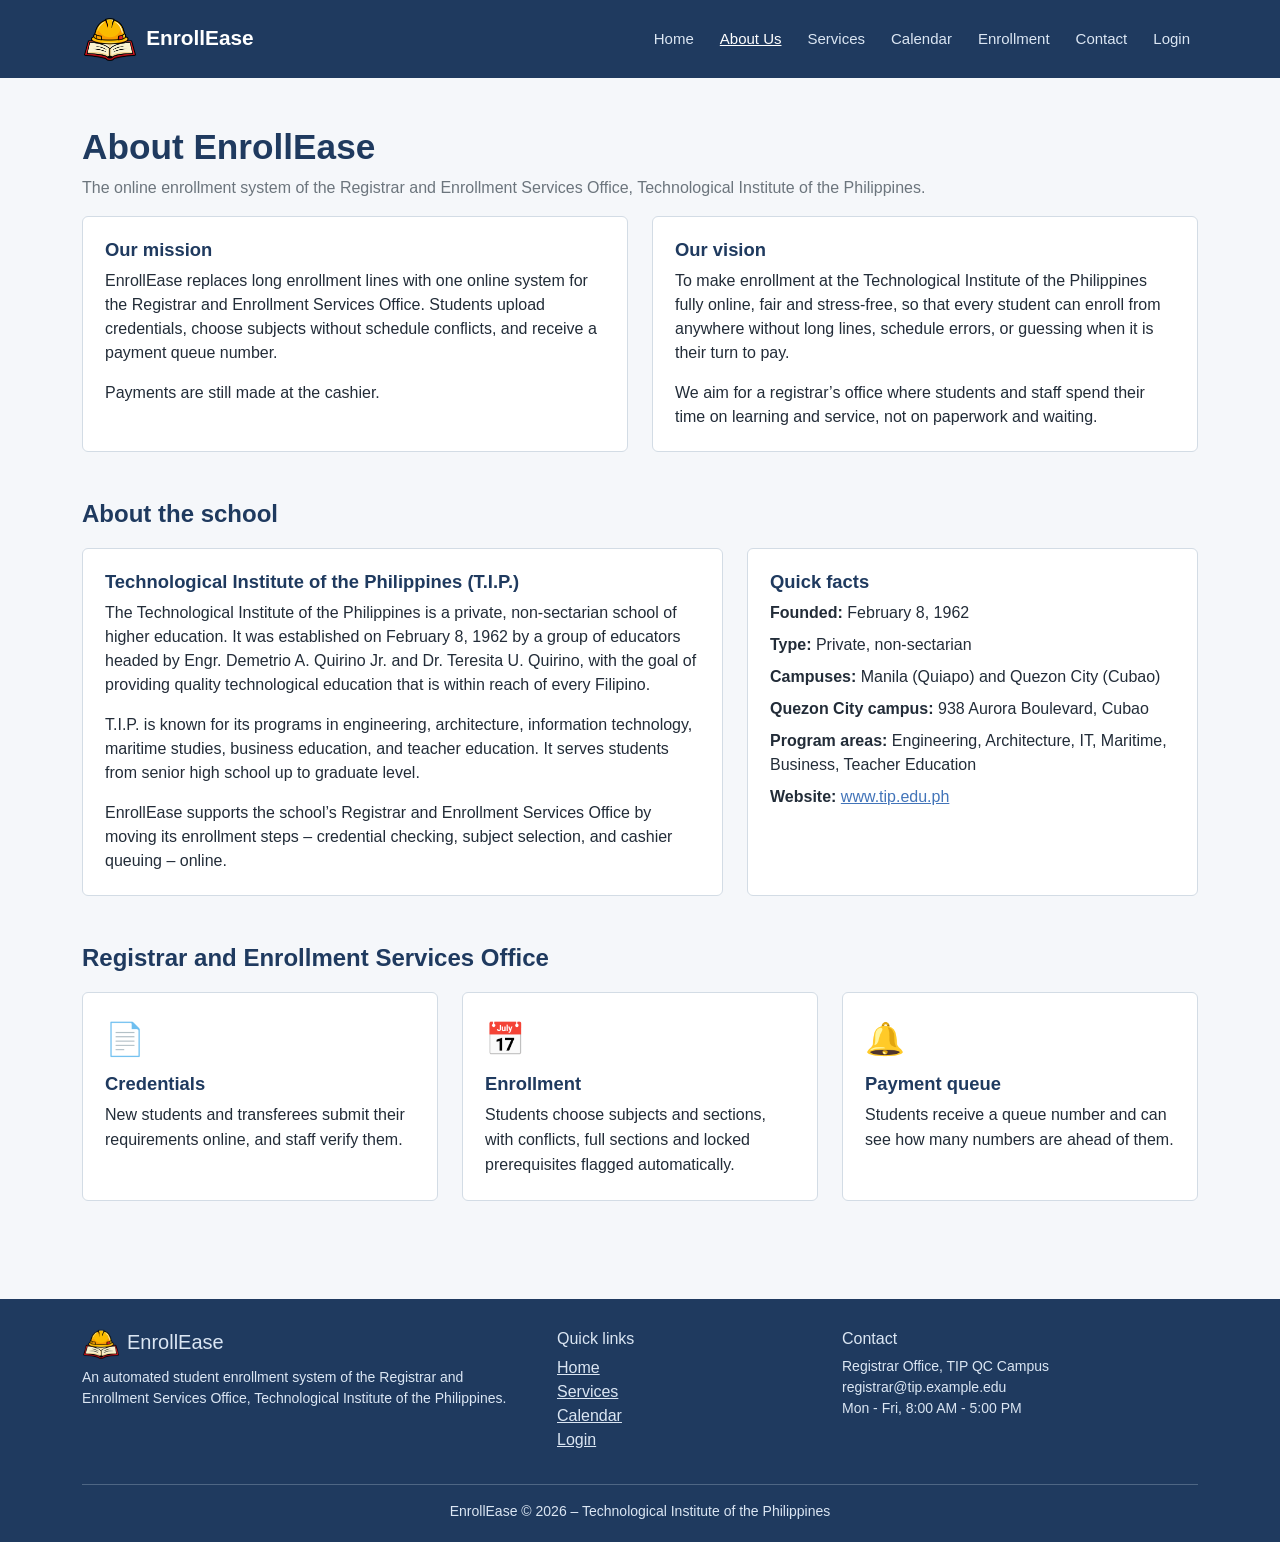
==== EnrollEaseJava/web/about.html @ 73f8d4ff "Add EnrollEase deployment-ready project" ====
<!DOCTYPE html>
<html lang="en">
<head>
<meta charset="UTF-8">
<meta name="viewport" content="width=device-width, initial-scale=1">
<title>About Us | EnrollEase</title>
<link href="vendor/bootstrap.min.css" rel="stylesheet">
<link rel="stylesheet" href="css/style.css">
<link rel="icon" type="image/png" href="img/favicon.png">
</head>
<body>
<nav class="navbar navbar-expand-lg navbar-dark">
<div class="container">
<a class="navbar-brand" href="index.html"><img src="img/logo.png" alt="EnrollEase logo">EnrollEase</a>
<button class="navbar-toggler" type="button" data-bs-toggle="collapse" data-bs-target="#menu"><span class="navbar-toggler-icon"></span></button>
<div class="collapse navbar-collapse" id="menu"><ul class="navbar-nav ms-auto"><li class="nav-item"><a class="nav-link" href="index.html">Home</a></li><li class="nav-item"><a class="nav-link active" href="about.html">About Us</a></li><li class="nav-item"><a class="nav-link" href="services.html">Services</a></li><li class="nav-item"><a class="nav-link" href="calendar.html">Calendar</a></li><li class="nav-item"><a class="nav-link" href="enrollment.html">Enrollment</a></li><li class="nav-item"><a class="nav-link" href="contact.html">Contact</a></li><li class="nav-item"><a class="nav-link" href="login.html">Login</a></li></ul></div>
</div>
</nav>
<main class="container py-5"><h1 class="page-title">About EnrollEase</h1>
<p class="text-secondary">The online enrollment system of the Registrar and Enrollment Services Office, Technological Institute of the Philippines.</p>
<div class="row g-4">
<div class="col-md-6"><div class="panel"><h3>Our mission</h3><p>EnrollEase replaces long enrollment lines with one online system for the Registrar and Enrollment Services Office. Students upload credentials, choose subjects without schedule conflicts, and receive a payment queue number.</p><p class="mb-0">Payments are still made at the cashier.</p></div></div>
<div class="col-md-6"><div class="panel"><h3>Our vision</h3><p>To make enrollment at the Technological Institute of the Philippines fully online, fair and stress-free, so that every student can enroll from anywhere without long lines, schedule errors, or guessing when it is their turn to pay.</p><p class="mb-0">We aim for a registrar&rsquo;s office where students and staff spend their time on learning and service, not on paperwork and waiting.</p></div></div>
</div>
<h2 class="section-title mt-5">About the school</h2>
<div class="row g-4">
<div class="col-lg-7"><div class="panel"><h3>Technological Institute of the Philippines (T.I.P.)</h3>
<p>The Technological Institute of the Philippines is a private, non-sectarian school of higher education. It was established on February 8, 1962 by a group of educators headed by Engr. Demetrio A. Quirino Jr. and Dr. Teresita U. Quirino, with the goal of providing quality technological education that is within reach of every Filipino.</p>
<p>T.I.P. is known for its programs in engineering, architecture, information technology, maritime studies, business education, and teacher education. It serves students from senior high school up to graduate level.</p>
<p class="mb-0">EnrollEase supports the school&rsquo;s Registrar and Enrollment Services Office by moving its enrollment steps &ndash; credential checking, subject selection, and cashier queuing &ndash; online.</p></div></div>
<div class="col-lg-5"><div class="panel"><h3>Quick facts</h3><ul class="list-unstyled mb-0">
<li class="mb-2"><strong>Founded:</strong> February 8, 1962</li>
<li class="mb-2"><strong>Type:</strong> Private, non-sectarian</li>
<li class="mb-2"><strong>Campuses:</strong> Manila (Quiapo) and Quezon City (Cubao)</li>
<li class="mb-2"><strong>Quezon City campus:</strong> 938 Aurora Boulevard, Cubao</li>
<li class="mb-2"><strong>Program areas:</strong> Engineering, Architecture, IT, Maritime, Business, Teacher Education</li>
<li><strong>Website:</strong> <a href="https://www.tip.edu.ph" target="_blank" rel="noopener">www.tip.edu.ph</a></li></ul></div></div>
</div>
<h2 class="section-title mt-5">Registrar and Enrollment Services Office</h2>
<div class="row g-4">
<div class="col-md-4"><div class="info-card"><div class="icon">&#128196;</div><h3>Credentials</h3><p>New students and transferees submit their requirements online, and staff verify them.</p></div></div>
<div class="col-md-4"><div class="info-card"><div class="icon">&#128197;</div><h3>Enrollment</h3><p>Students choose subjects and sections, with conflicts, full sections and locked prerequisites flagged automatically.</p></div></div>
<div class="col-md-4"><div class="info-card"><div class="icon">&#128276;</div><h3>Payment queue</h3><p>Students receive a queue number and can see how many numbers are ahead of them.</p></div></div>
</div></main>
<footer>
<div class="container">
<div class="row">
<div class="col-md-5 mb-3"><h5><img src="img/logo.png" alt="" class="footer-logo">EnrollEase</h5><p class="small">An automated student enrollment system of the Registrar and Enrollment Services Office, Technological Institute of the Philippines.</p></div>
<div class="col-md-3 mb-3"><h6>Quick links</h6><a href="index.html">Home</a><br><a href="services.html">Services</a><br><a href="calendar.html">Calendar</a><br><a href="login.html">Login</a></div>
<div class="col-md-4 mb-3"><h6>Contact</h6><p class="small mb-0">Registrar Office, TIP QC Campus<br>registrar@tip.example.edu<br>Mon - Fri, 8:00 AM - 5:00 PM</p></div>
</div>
<hr>
<p class="text-center small mb-0">EnrollEase &copy; 2026 &ndash; Technological Institute of the Philippines</p>
</div>
</footer>
<button id="backToTop" class="btn btn-primary" type="button">&uarr; Top</button>
<script src="vendor/jquery.min.js"></script>
<script src="vendor/bootstrap.bundle.min.js"></script>
<script src="js/script.js"></script>
</body>
</html>
---- EnrollEaseJava/web/css/style.css ----
body{background:#f5f7fa;color:#222c38;font-family:Arial,sans-serif}
a{color:#4274b9}
.btn-primary{background:#4274b9;border-color:#4274b9}.btn-primary:hover{background:#1f3a5f;border-color:#1f3a5f}
.navbar{background:#1f3a5f;padding:12px 0}.navbar-brand{color:#fff;font-weight:700;font-size:1.3rem}
.navbar-brand img{height:44px;width:auto;margin-right:10px}
.navbar .nav-link{color:#dbe6f3;margin-left:10px;font-size:15px}.navbar .nav-link:hover,.navbar .nav-link.active{color:#fff;text-decoration:underline}
footer{background:#1f3a5f;color:#dbe6f3;padding:30px 0 20px;margin-top:50px}footer a{color:#dbe6f3}
#backToTop{display:none;position:fixed;right:20px;bottom:20px;z-index:99}
.page-title,.section-title{color:#1f3a5f;font-weight:700}.page-title{font-size:2.2rem;margin-bottom:.5rem}.section-title{font-size:1.5rem;margin-bottom:1.2rem}
.slide{min-height:340px;display:flex;align-items:center;justify-content:center;text-align:center;color:#fff;padding:40px 70px}
.slide h1{font-size:2.4rem;font-weight:700}.slide p{max-width:600px;margin:10px auto 20px}
.slide-1{background:linear-gradient(135deg,#1f3a5f,#4274b9)}.slide-2{background:linear-gradient(135deg,#2e5a4b,#4a9d7c)}.slide-3{background:linear-gradient(135deg,#5a3d7a,#8d6fb8)}
.info-card,.service-card,.panel,.queue-card{background:#fff;border:1px solid #d3dce5;border-radius:6px;padding:22px;height:100%;transition:box-shadow .2s,transform .2s}
.info-card:hover,.service-card:hover{box-shadow:0 4px 12px rgba(39,63,104,.15);transform:translateY(-2px)}
.icon{font-size:32px;margin-bottom:10px}.info-card h3,.service-card h3,.panel h3{color:#1f3a5f;font-size:1.15rem;font-weight:700}
.info-card p,.service-card p{margin:0;line-height:1.55}
.embed iframe{width:100%;min-height:300px;height:100%;border:0;border-radius:6px}
.panel ol{padding-left:22px;line-height:1.8}
.notice{background:#e9f2fc;border-left:4px solid #3674c1;padding:12px 14px}
.login-container{min-height:75vh;display:flex;justify-content:center;align-items:center}
.login-card{background:#fff;border:1px solid #d3dce5;border-radius:6px;padding:35px;width:100%;max-width:470px}
.login-card h1{font-size:1.8rem;color:#1f3a5f;font-weight:700}.login-card .nav-link{color:#526785;font-weight:600}.login-card .nav-link.active{color:#1f3a5f;border-bottom:3px solid #4274b9}
.demo-account{background:#f4f6f9;border-radius:4px;padding:12px;font-size:13px;color:#526785}
.queue-card{text-align:center;display:flex;flex-direction:column;align-items:center;justify-content:center;min-height:170px}
.queue-card h3{color:#1f3a5f;font-size:2.6rem;font-weight:700}
#calendar td{height:52px;vertical-align:middle}#calendar td.today{background:#4274b9;color:#fff;font-weight:700}#calendar td.event{background:#e9f2fc;font-weight:700}
.stat-number{font-size:1.8rem;font-weight:700;color:#1f3a5f}
.nav-tabs .nav-link{color:#526785;font-weight:600}.nav-tabs .nav-link.active{color:#1f3a5f;border-bottom:3px solid #4274b9}
@media(max-width:768px){.slide{padding:30px 50px}.slide h1{font-size:1.7rem}.page-title{font-size:1.8rem}.navbar .nav-link{margin-left:0}}

.footer-logo{height:30px;width:auto;margin-right:8px;vertical-align:middle}
.login-logo{height:80px;width:auto}
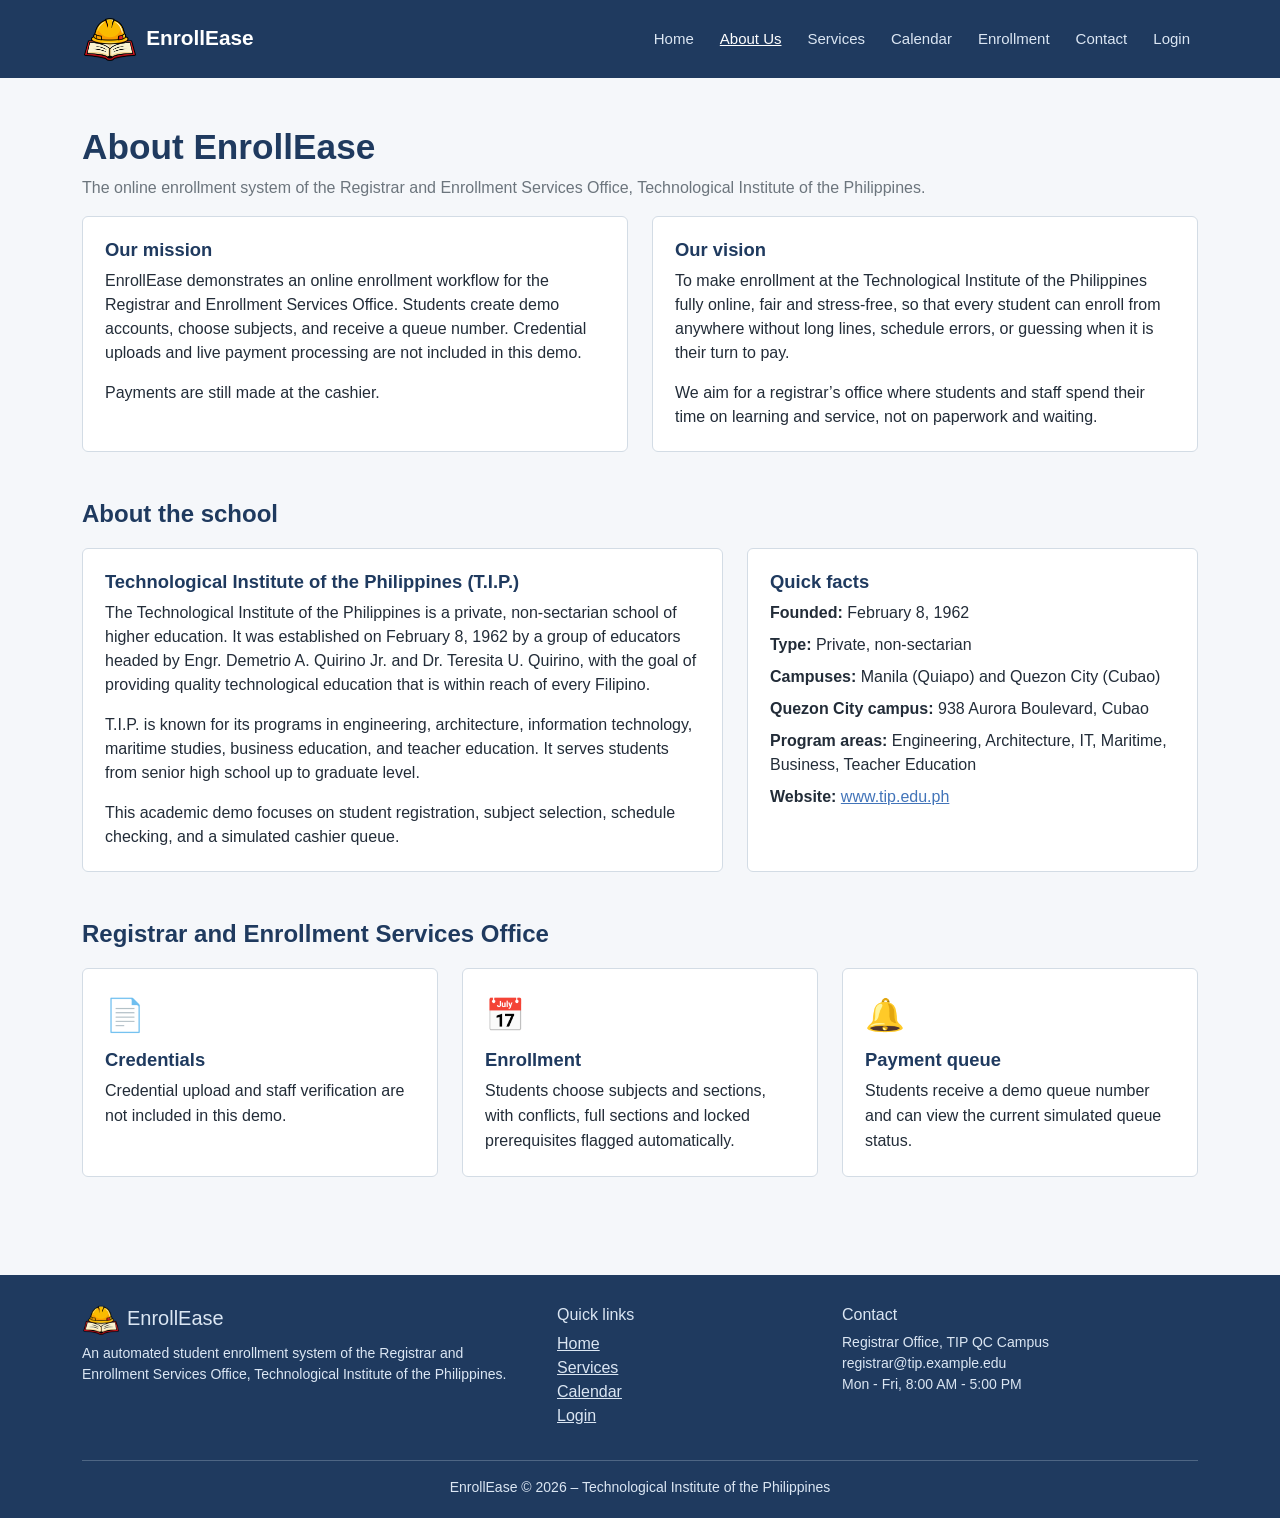
==== commit 5668429f: "Clarify implemented scope on the About page" ====
--- a/EnrollEaseJava/web/about.html
+++ b/EnrollEaseJava/web/about.html
@@ -19,7 +19,7 @@
 <main class="container py-5"><h1 class="page-title">About EnrollEase</h1>
 <p class="text-secondary">The online enrollment system of the Registrar and Enrollment Services Office, Technological Institute of the Philippines.</p>
 <div class="row g-4">
-<div class="col-md-6"><div class="panel"><h3>Our mission</h3><p>EnrollEase replaces long enrollment lines with one online system for the Registrar and Enrollment Services Office. Students upload credentials, choose subjects without schedule conflicts, and receive a payment queue number.</p><p class="mb-0">Payments are still made at the cashier.</p></div></div>
+<div class="col-md-6"><div class="panel"><h3>Our mission</h3><p>EnrollEase demonstrates an online enrollment workflow for the Registrar and Enrollment Services Office. Students create demo accounts, choose subjects, and receive a queue number. Credential uploads and live payment processing are not included in this demo.</p><p class="mb-0">Payments are still made at the cashier.</p></div></div>
 <div class="col-md-6"><div class="panel"><h3>Our vision</h3><p>To make enrollment at the Technological Institute of the Philippines fully online, fair and stress-free, so that every student can enroll from anywhere without long lines, schedule errors, or guessing when it is their turn to pay.</p><p class="mb-0">We aim for a registrar&rsquo;s office where students and staff spend their time on learning and service, not on paperwork and waiting.</p></div></div>
 </div>
 <h2 class="section-title mt-5">About the school</h2>
@@ -27,7 +27,7 @@
 <div class="col-lg-7"><div class="panel"><h3>Technological Institute of the Philippines (T.I.P.)</h3>
 <p>The Technological Institute of the Philippines is a private, non-sectarian school of higher education. It was established on February 8, 1962 by a group of educators headed by Engr. Demetrio A. Quirino Jr. and Dr. Teresita U. Quirino, with the goal of providing quality technological education that is within reach of every Filipino.</p>
 <p>T.I.P. is known for its programs in engineering, architecture, information technology, maritime studies, business education, and teacher education. It serves students from senior high school up to graduate level.</p>
-<p class="mb-0">EnrollEase supports the school&rsquo;s Registrar and Enrollment Services Office by moving its enrollment steps &ndash; credential checking, subject selection, and cashier queuing &ndash; online.</p></div></div>
+<p class="mb-0">This academic demo focuses on student registration, subject selection, schedule checking, and a simulated cashier queue.</p></div></div>
 <div class="col-lg-5"><div class="panel"><h3>Quick facts</h3><ul class="list-unstyled mb-0">
 <li class="mb-2"><strong>Founded:</strong> February 8, 1962</li>
 <li class="mb-2"><strong>Type:</strong> Private, non-sectarian</li>
@@ -38,9 +38,9 @@
 </div>
 <h2 class="section-title mt-5">Registrar and Enrollment Services Office</h2>
 <div class="row g-4">
-<div class="col-md-4"><div class="info-card"><div class="icon">&#128196;</div><h3>Credentials</h3><p>New students and transferees submit their requirements online, and staff verify them.</p></div></div>
+<div class="col-md-4"><div class="info-card"><div class="icon">&#128196;</div><h3>Credentials</h3><p>Credential upload and staff verification are not included in this demo.</p></div></div>
 <div class="col-md-4"><div class="info-card"><div class="icon">&#128197;</div><h3>Enrollment</h3><p>Students choose subjects and sections, with conflicts, full sections and locked prerequisites flagged automatically.</p></div></div>
-<div class="col-md-4"><div class="info-card"><div class="icon">&#128276;</div><h3>Payment queue</h3><p>Students receive a queue number and can see how many numbers are ahead of them.</p></div></div>
+<div class="col-md-4"><div class="info-card"><div class="icon">&#128276;</div><h3>Payment queue</h3><p>Students receive a demo queue number and can view the current simulated queue status.</p></div></div>
 </div></main>
 <footer>
 <div class="container">
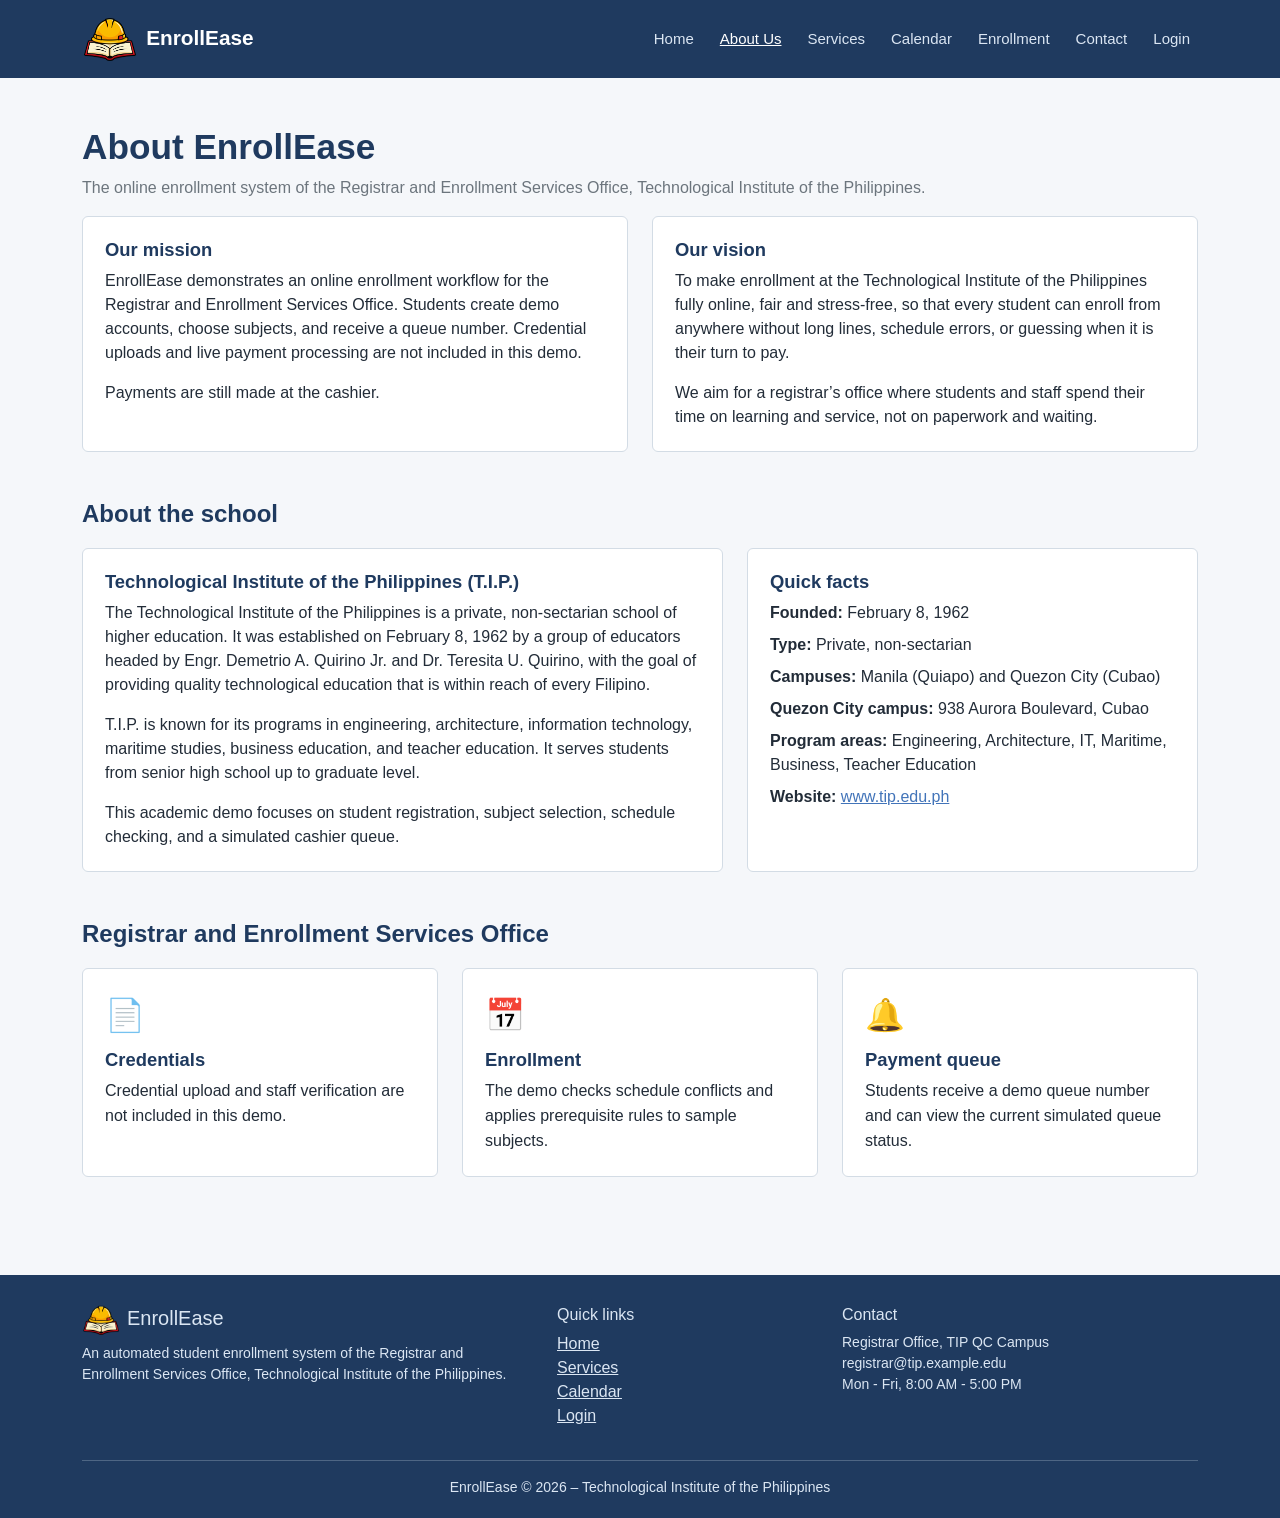
==== commit e299e579: "Clarify enrollment feature scope on About page" ====
--- a/EnrollEaseJava/web/about.html
+++ b/EnrollEaseJava/web/about.html
@@ -39,7 +39,7 @@
 <h2 class="section-title mt-5">Registrar and Enrollment Services Office</h2>
 <div class="row g-4">
 <div class="col-md-4"><div class="info-card"><div class="icon">&#128196;</div><h3>Credentials</h3><p>Credential upload and staff verification are not included in this demo.</p></div></div>
-<div class="col-md-4"><div class="info-card"><div class="icon">&#128197;</div><h3>Enrollment</h3><p>Students choose subjects and sections, with conflicts, full sections and locked prerequisites flagged automatically.</p></div></div>
+<div class="col-md-4"><div class="info-card"><div class="icon">&#128197;</div><h3>Enrollment</h3><p>The demo checks schedule conflicts and applies prerequisite rules to sample subjects.</p></div></div>
 <div class="col-md-4"><div class="info-card"><div class="icon">&#128276;</div><h3>Payment queue</h3><p>Students receive a demo queue number and can view the current simulated queue status.</p></div></div>
 </div></main>
 <footer>
